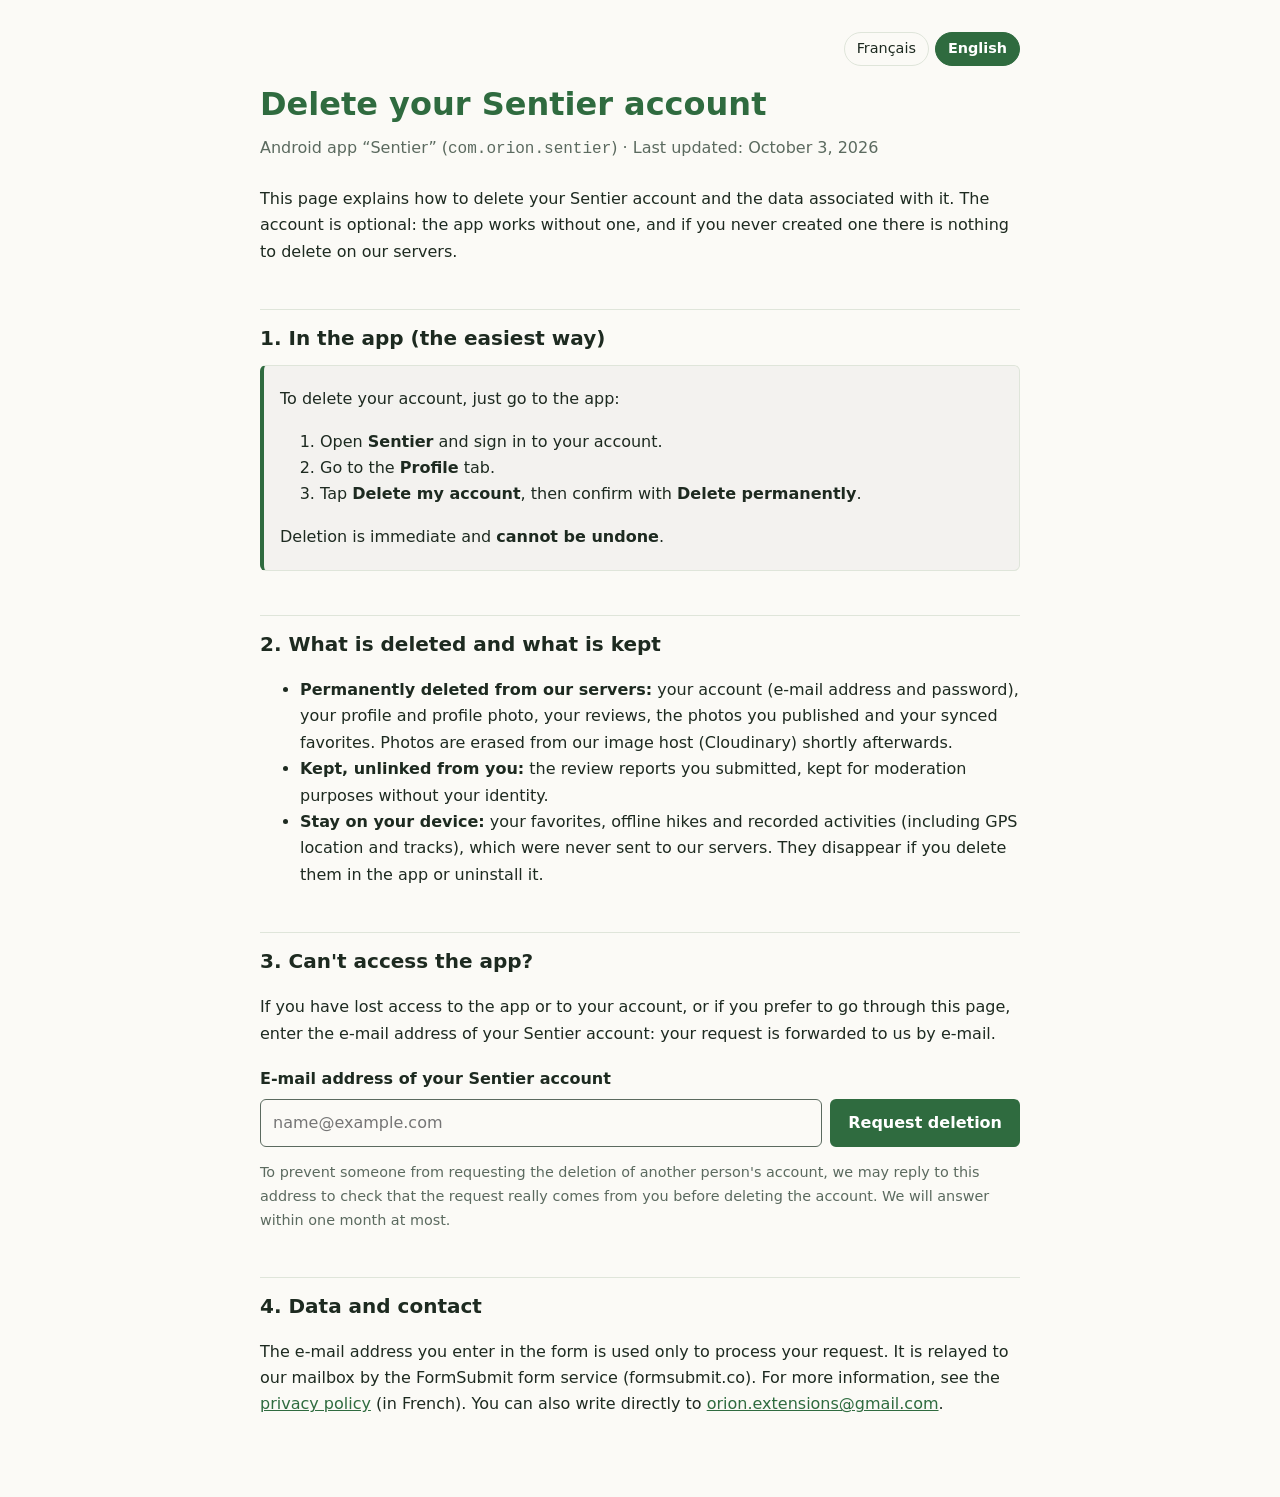
==== delete-account.html @ a2513e04 "Update" ====
<!doctype html>
<html lang="fr">
<head>
<meta charset="utf-8">
<meta name="viewport" content="width=device-width, initial-scale=1">
<title>Supprimer votre compte / Delete your account – Sentier</title>
<meta name="description" content="Comment supprimer votre compte Sentier et vos données. / How to delete your Sentier account and your data.">
<script>
  // Pick the language before first paint: ?lang= > saved choice > browser language.
  (function () {
    var lang = null;
    try { lang = new URLSearchParams(location.search).get('lang'); } catch (e) {}
    if (lang !== 'fr' && lang !== 'en') {
      try { lang = localStorage.getItem('sentier-lang'); } catch (e) {}
    }
    if (lang !== 'fr' && lang !== 'en') {
      lang = /^fr\b/i.test(navigator.language || '') ? 'fr' : 'en';
    }
    document.documentElement.lang = lang;
    document.documentElement.setAttribute('data-lang', lang);
  })();
</script>
<style>
  :root { --fg:#1d2a20; --bg:#fbfaf6; --accent:#2f6b3f; --accent-fg:#fff; --muted:#5b6a5f; --line:#dfe5da; --ok:#2f6b3f; --err:#b3261e; }
  @media (prefers-color-scheme: dark) { :root { --fg:#e6ece6; --bg:#141a16; --accent:#7fc58f; --accent-fg:#10261a; --muted:#9fb0a4; --line:#2b3730; --ok:#7fc58f; --err:#f2b8b5; } }
  body { margin:0; background:var(--bg); color:var(--fg); font:16px/1.65 system-ui,-apple-system,"Segoe UI",Roboto,sans-serif; }
  main { max-width:760px; margin:0 auto; padding:32px 16px 64px; }
  h1 { font-size:2rem; margin:0 0 4px; color:var(--accent); }
  h2 { font-size:1.25rem; margin:2.2em 0 .5em; padding-top:.6em; border-top:1px solid var(--line); }
  .meta { color:var(--muted); margin:0 0 1.5em; }
  a { color:var(--accent); }
  .callout { border:1px solid var(--line); border-left:4px solid var(--accent); border-radius:6px; padding:4px 16px; background:rgba(127,127,127,.06); }
  .note { color:var(--muted); font-size:.9rem; }

  /* Language switch: shown only when JavaScript is available (otherwise both languages are displayed). */
  html[data-lang="fr"] section[lang="en"], html[data-lang="en"] section[lang="fr"] { display:none; }
  html:not([data-lang]) section[lang="en"] { margin-top:4em; padding-top:2em; border-top:3px solid var(--line); }
  .lang-switch { display:none; justify-content:flex-end; gap:6px; margin:0 0 12px; }
  html[data-lang] .lang-switch { display:flex; }
  .lang-switch button { font:inherit; font-size:.9rem; padding:4px 12px; border:1px solid var(--line); border-radius:999px; background:transparent; color:var(--fg); cursor:pointer; }
  .lang-switch button[aria-pressed="true"] { background:var(--accent); border-color:var(--accent); color:var(--accent-fg); font-weight:600; }
  .lang-switch button:focus-visible, input:focus-visible, .submit:focus-visible { outline:3px solid var(--accent); outline-offset:2px; }

  /* Deletion request form */
  form { margin:1.2em 0 0; }
  label { display:block; font-weight:600; margin:0 0 6px; }
  .row { display:flex; gap:8px; flex-wrap:wrap; }
  input[type=email] { flex:1 1 260px; min-width:0; font:inherit; padding:10px 12px; border:1px solid var(--muted); border-radius:6px; background:var(--bg); color:var(--fg); }
  .submit { font:inherit; font-weight:600; padding:10px 18px; border:0; border-radius:6px; background:var(--accent); color:var(--accent-fg); cursor:pointer; }
  .submit:disabled { opacity:.6; cursor:progress; }
  .hp { position:absolute; left:-10000px; width:1px; height:1px; overflow:hidden; }
  .status p { margin:12px 0 0; font-weight:600; }
  .status .ok { color:var(--ok); }
  .status .err { color:var(--err); }
  .status .busy { color:var(--muted); font-weight:400; }
  [hidden] { display:none !important; }
</style>
</head>
<body>
<main>

<div class="lang-switch" role="group" aria-label="Langue / Language">
  <button type="button" data-set-lang="fr" aria-pressed="false">Français</button>
  <button type="button" data-set-lang="en" aria-pressed="false">English</button>
</div>

<!-- ============================== FRANÇAIS ============================== -->
<section lang="fr">
<h1>Supprimer votre compte Sentier</h1>
<p class="meta">Application Android « Sentier » (<code>com.orion.sentier</code>) · Dernière mise à jour : 3 octobre 2026</p>

<p>Cette page explique comment supprimer votre compte Sentier et les données associées. Le compte est facultatif : l'application fonctionne sans, et si vous n'en avez jamais créé, il n'y a rien à supprimer sur nos serveurs.</p>

<h2>1. Dans l'application (le plus simple)</h2>
<div class="callout">
<p>Pour supprimer votre compte, il suffit d'aller dans l'application :</p>
<ol>
  <li>Ouvrez <strong>Sentier</strong> et connectez-vous à votre compte.</li>
  <li>Allez dans l'onglet <strong>Profil</strong>.</li>
  <li>Appuyez sur <strong>Supprimer mon compte</strong>, puis confirmez avec <strong>Supprimer définitivement</strong>.</li>
</ol>
<p>La suppression est immédiate et <strong>irréversible</strong>.</p>
</div>

<h2>2. Ce qui est supprimé, ce qui est conservé</h2>
<ul>
  <li><strong>Supprimés définitivement de nos serveurs :</strong> votre compte (adresse e-mail et mot de passe), votre profil et votre photo de profil, vos avis, les photos que vous avez publiées et vos favoris synchronisés. Les photos sont effacées de notre hébergeur d'images (Cloudinary) peu après.</li>
  <li><strong>Conservés sans lien avec vous :</strong> les signalements d'avis que vous avez effectués, pour la modération, sans votre identité.</li>
  <li><strong>Restent sur votre appareil :</strong> vos favoris, randonnées téléchargées hors ligne et activités enregistrées (position et traces GPS comprises), qui n'ont jamais été envoyés à nos serveurs. Ils disparaissent si vous les supprimez dans l'application ou si vous la désinstallez.</li>
</ul>

<h2>3. Vous ne pouvez pas accéder à l'application ?</h2>
<p>Si vous avez perdu l'accès à l'application ou à votre compte, ou si vous préférez passer par ici, indiquez l'adresse e-mail de votre compte Sentier : votre demande nous est transmise par e-mail.</p>

<form class="deletion-form" action="https://formsubmit.co/orion.extensions@gmail.com" method="POST">
  <input type="hidden" name="_subject" value="Sentier – Demande de suppression de compte">
  <input type="hidden" name="_template" value="table">
  <input type="hidden" name="language" value="fr">
  <div class="hp" aria-hidden="true"><input type="text" name="_honey" tabindex="-1" autocomplete="off"></div>

  <label for="email-fr">Adresse e-mail de votre compte Sentier</label>
  <div class="row">
    <input id="email-fr" name="email" type="email" required autocomplete="email" inputmode="email" maxlength="254" placeholder="nom@exemple.fr">
    <button class="submit" type="submit">Demander la suppression</button>
  </div>
  <div class="status" role="status" aria-live="polite">
    <p class="busy" hidden>Envoi en cours…</p>
    <p class="ok" hidden>Merci, votre demande a bien été envoyée. Nous vous répondrons à cette adresse sous un mois au plus.</p>
    <p class="err" hidden>L'envoi a échoué. Réessayez, ou écrivez directement à <a href="mailto:orion.extensions@gmail.com?subject=Suppression%20de%20compte%20Sentier">orion.extensions@gmail.com</a>.</p>
  </div>
</form>
<p class="note">Pour éviter qu'une personne demande la suppression du compte d'autrui, nous pouvons vous répondre à cette adresse pour vérifier que la demande vient bien de vous avant de supprimer le compte. Réponse sous un mois au plus.</p>

<h2>4. Données et contact</h2>
<p>L'adresse e-mail saisie dans le formulaire sert uniquement à traiter votre demande. Elle est acheminée par le service de formulaire FormSubmit (formsubmit.co) jusqu'à notre boîte e-mail. Pour plus d'informations, consultez la <a href="privacy.html">politique de confidentialité</a>. Vous pouvez aussi écrire directement à <a href="mailto:orion.extensions@gmail.com">orion.extensions@gmail.com</a>.</p>
</section>

<!-- ============================== ENGLISH ============================== -->
<section lang="en">
<h1>Delete your Sentier account</h1>
<p class="meta">Android app “Sentier” (<code>com.orion.sentier</code>) · Last updated: October 3, 2026</p>

<p>This page explains how to delete your Sentier account and the data associated with it. The account is optional: the app works without one, and if you never created one there is nothing to delete on our servers.</p>

<h2>1. In the app (the easiest way)</h2>
<div class="callout">
<p>To delete your account, just go to the app:</p>
<ol>
  <li>Open <strong>Sentier</strong> and sign in to your account.</li>
  <li>Go to the <strong>Profile</strong> tab.</li>
  <li>Tap <strong>Delete my account</strong>, then confirm with <strong>Delete permanently</strong>.</li>
</ol>
<p>Deletion is immediate and <strong>cannot be undone</strong>.</p>
</div>

<h2>2. What is deleted and what is kept</h2>
<ul>
  <li><strong>Permanently deleted from our servers:</strong> your account (e-mail address and password), your profile and profile photo, your reviews, the photos you published and your synced favorites. Photos are erased from our image host (Cloudinary) shortly afterwards.</li>
  <li><strong>Kept, unlinked from you:</strong> the review reports you submitted, kept for moderation purposes without your identity.</li>
  <li><strong>Stay on your device:</strong> your favorites, offline hikes and recorded activities (including GPS location and tracks), which were never sent to our servers. They disappear if you delete them in the app or uninstall it.</li>
</ul>

<h2>3. Can't access the app?</h2>
<p>If you have lost access to the app or to your account, or if you prefer to go through this page, enter the e-mail address of your Sentier account: your request is forwarded to us by e-mail.</p>

<form class="deletion-form" action="https://formsubmit.co/orion.extensions@gmail.com" method="POST">
  <input type="hidden" name="_subject" value="Sentier – Account deletion request">
  <input type="hidden" name="_template" value="table">
  <input type="hidden" name="language" value="en">
  <div class="hp" aria-hidden="true"><input type="text" name="_honey" tabindex="-1" autocomplete="off"></div>

  <label for="email-en">E-mail address of your Sentier account</label>
  <div class="row">
    <input id="email-en" name="email" type="email" required autocomplete="email" inputmode="email" maxlength="254" placeholder="name@example.com">
    <button class="submit" type="submit">Request deletion</button>
  </div>
  <div class="status" role="status" aria-live="polite">
    <p class="busy" hidden>Sending…</p>
    <p class="ok" hidden>Thank you, your request has been sent. We will reply to this address within one month at most.</p>
    <p class="err" hidden>Sending failed. Please try again, or write directly to <a href="mailto:orion.extensions@gmail.com?subject=Sentier%20account%20deletion">orion.extensions@gmail.com</a>.</p>
  </div>
</form>
<p class="note">To prevent someone from requesting the deletion of another person's account, we may reply to this address to check that the request really comes from you before deleting the account. We will answer within one month at most.</p>

<h2>4. Data and contact</h2>
<p>The e-mail address you enter in the form is used only to process your request. It is relayed to our mailbox by the FormSubmit form service (formsubmit.co). For more information, see the <a href="privacy.html">privacy policy</a> (in French). You can also write directly to <a href="mailto:orion.extensions@gmail.com">orion.extensions@gmail.com</a>.</p>
</section>

</main>

<script>
(function () {
  var root = document.documentElement;
  var TITLES = {
    fr: 'Supprimer votre compte – Sentier',
    en: 'Delete your account – Sentier'
  };

  function setLang(lang) {
    root.lang = lang;
    root.setAttribute('data-lang', lang);
    document.title = TITLES[lang];
    document.querySelectorAll('[data-set-lang]').forEach(function (b) {
      b.setAttribute('aria-pressed', String(b.getAttribute('data-set-lang') === lang));
    });
  }

  document.querySelectorAll('[data-set-lang]').forEach(function (b) {
    b.addEventListener('click', function () {
      var lang = b.getAttribute('data-set-lang');
      setLang(lang);
      try { localStorage.setItem('sentier-lang', lang); } catch (e) {}
    });
  });
  setLang(root.getAttribute('data-lang'));

  // Send each request in the background so the visitor stays on this page. Without JavaScript the
  // form posts directly to FormSubmit, which shows its own confirmation page.
  document.querySelectorAll('form.deletion-form').forEach(function (form) {
    var button = form.querySelector('.submit');
    var states = {
      busy: form.querySelector('.status .busy'),
      ok: form.querySelector('.status .ok'),
      err: form.querySelector('.status .err')
    };

    function show(state) {
      Object.keys(states).forEach(function (k) { states[k].hidden = (k !== state); });
    }

    form.addEventListener('submit', function (event) {
      event.preventDefault();
      if (!form.reportValidity()) return;

      button.disabled = true;
      show('busy');

      fetch(form.action.replace('formsubmit.co/', 'formsubmit.co/ajax/'), {
        method: 'POST',
        headers: { 'Content-Type': 'application/json', 'Accept': 'application/json' },
        body: JSON.stringify(Object.fromEntries(new FormData(form)))
      })
        .then(function (response) {
          return response.json().then(function (data) { return { ok: response.ok, data: data }; });
        })
        .then(function (result) {
          // FormSubmit answers { "success": "true" } (a string) on success.
          if (result.ok && String(result.data.success) === 'true') {
            form.reset();
            show('ok');
          } else {
            show('err');
          }
        })
        .catch(function () { show('err'); })
        .then(function () { button.disabled = false; });
    });
  });
})();
</script>
</body>
</html>
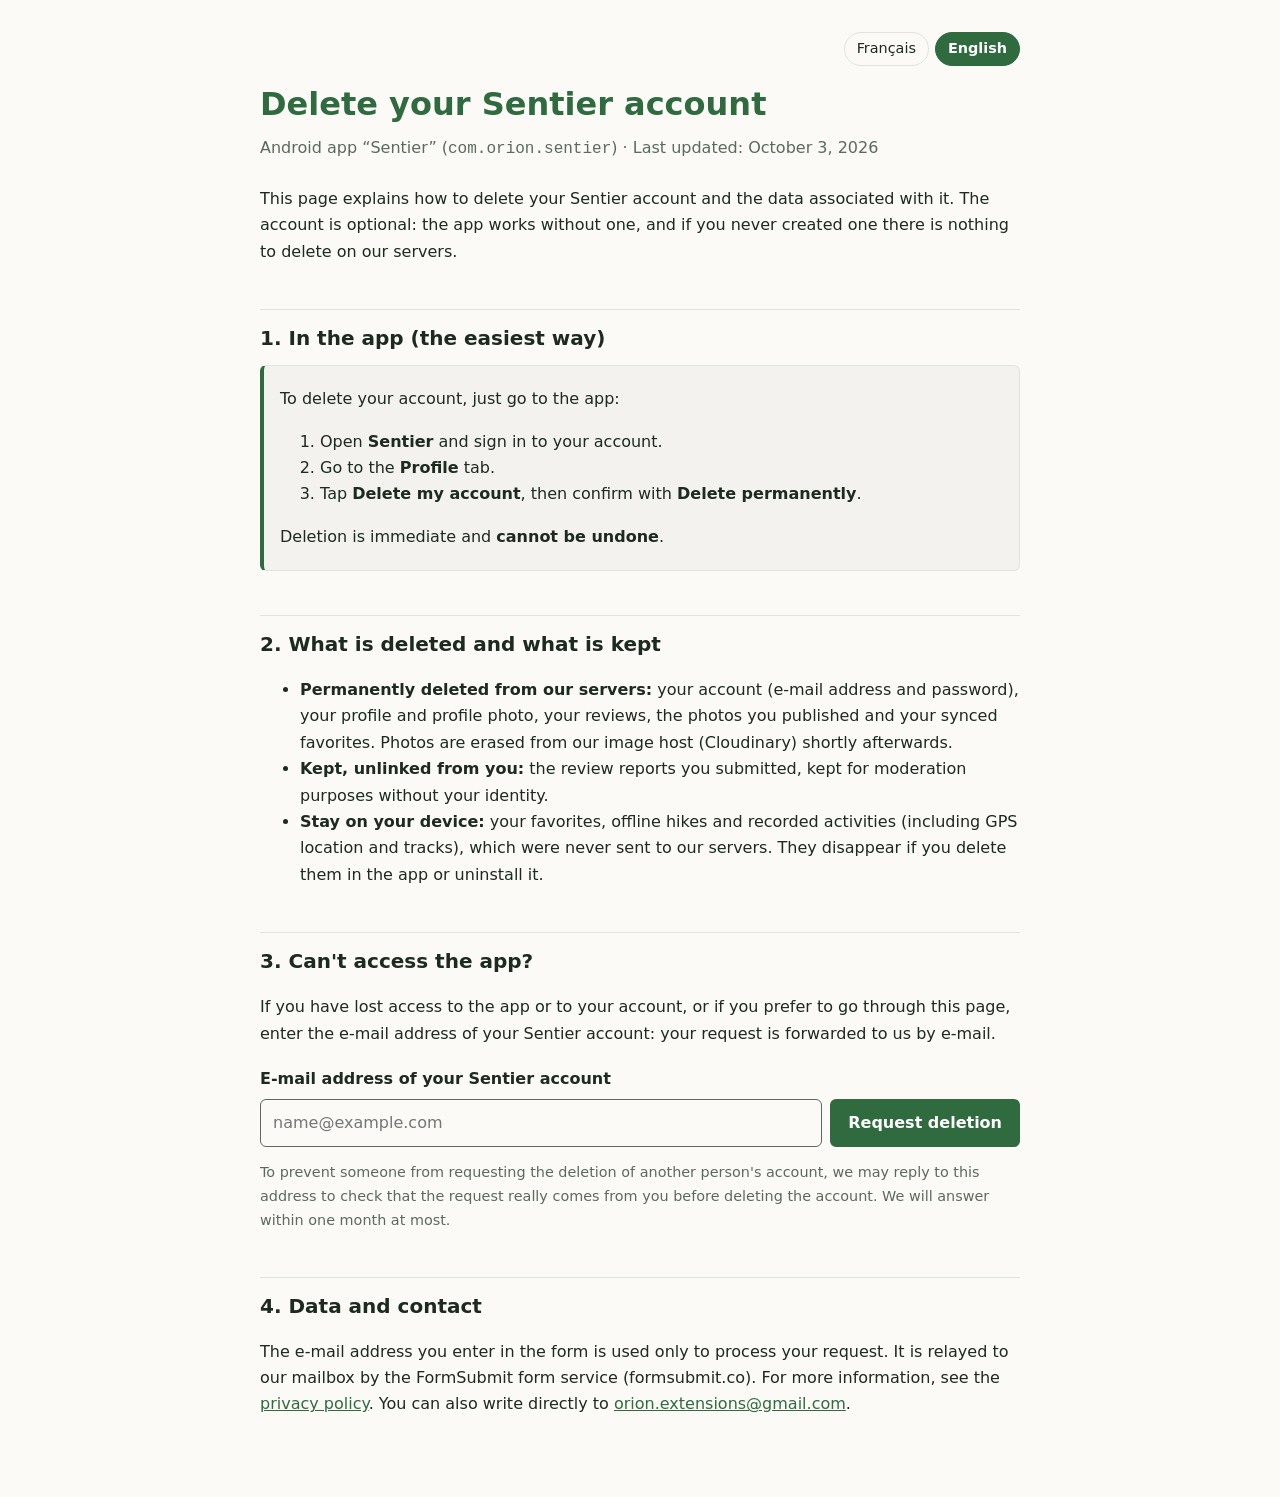
==== commit 4ef353c5: "Add lang" ====
--- a/delete-account.html
+++ b/delete-account.html
@@ -1,45 +1,14 @@
 <!doctype html>
-<html lang="fr">
+<html lang="fr" data-title-fr="Supprimer votre compte – Sentier" data-title-en="Delete your account – Sentier">
 <head>
 <meta charset="utf-8">
 <meta name="viewport" content="width=device-width, initial-scale=1">
 <title>Supprimer votre compte / Delete your account – Sentier</title>
 <meta name="description" content="Comment supprimer votre compte Sentier et vos données. / How to delete your Sentier account and your data.">
-<script>
-  // Pick the language before first paint: ?lang= > saved choice > browser language.
-  (function () {
-    var lang = null;
-    try { lang = new URLSearchParams(location.search).get('lang'); } catch (e) {}
-    if (lang !== 'fr' && lang !== 'en') {
-      try { lang = localStorage.getItem('sentier-lang'); } catch (e) {}
-    }
-    if (lang !== 'fr' && lang !== 'en') {
-      lang = /^fr\b/i.test(navigator.language || '') ? 'fr' : 'en';
-    }
-    document.documentElement.lang = lang;
-    document.documentElement.setAttribute('data-lang', lang);
-  })();
-</script>
+<script src="lang.js"></script>
+<link rel="stylesheet" href="style.css">
 <style>
-  :root { --fg:#1d2a20; --bg:#fbfaf6; --accent:#2f6b3f; --accent-fg:#fff; --muted:#5b6a5f; --line:#dfe5da; --ok:#2f6b3f; --err:#b3261e; }
-  @media (prefers-color-scheme: dark) { :root { --fg:#e6ece6; --bg:#141a16; --accent:#7fc58f; --accent-fg:#10261a; --muted:#9fb0a4; --line:#2b3730; --ok:#7fc58f; --err:#f2b8b5; } }
-  body { margin:0; background:var(--bg); color:var(--fg); font:16px/1.65 system-ui,-apple-system,"Segoe UI",Roboto,sans-serif; }
-  main { max-width:760px; margin:0 auto; padding:32px 16px 64px; }
-  h1 { font-size:2rem; margin:0 0 4px; color:var(--accent); }
-  h2 { font-size:1.25rem; margin:2.2em 0 .5em; padding-top:.6em; border-top:1px solid var(--line); }
-  .meta { color:var(--muted); margin:0 0 1.5em; }
-  a { color:var(--accent); }
   .callout { border:1px solid var(--line); border-left:4px solid var(--accent); border-radius:6px; padding:4px 16px; background:rgba(127,127,127,.06); }
-  .note { color:var(--muted); font-size:.9rem; }
-
-  /* Language switch: shown only when JavaScript is available (otherwise both languages are displayed). */
-  html[data-lang="fr"] section[lang="en"], html[data-lang="en"] section[lang="fr"] { display:none; }
-  html:not([data-lang]) section[lang="en"] { margin-top:4em; padding-top:2em; border-top:3px solid var(--line); }
-  .lang-switch { display:none; justify-content:flex-end; gap:6px; margin:0 0 12px; }
-  html[data-lang] .lang-switch { display:flex; }
-  .lang-switch button { font:inherit; font-size:.9rem; padding:4px 12px; border:1px solid var(--line); border-radius:999px; background:transparent; color:var(--fg); cursor:pointer; }
-  .lang-switch button[aria-pressed="true"] { background:var(--accent); border-color:var(--accent); color:var(--accent-fg); font-weight:600; }
-  .lang-switch button:focus-visible, input:focus-visible, .submit:focus-visible { outline:3px solid var(--accent); outline-offset:2px; }
 
   /* Deletion request form */
   form { margin:1.2em 0 0; }
@@ -48,12 +17,12 @@
   input[type=email] { flex:1 1 260px; min-width:0; font:inherit; padding:10px 12px; border:1px solid var(--muted); border-radius:6px; background:var(--bg); color:var(--fg); }
   .submit { font:inherit; font-weight:600; padding:10px 18px; border:0; border-radius:6px; background:var(--accent); color:var(--accent-fg); cursor:pointer; }
   .submit:disabled { opacity:.6; cursor:progress; }
+  input:focus-visible, .submit:focus-visible { outline:3px solid var(--accent); outline-offset:2px; }
   .hp { position:absolute; left:-10000px; width:1px; height:1px; overflow:hidden; }
   .status p { margin:12px 0 0; font-weight:600; }
   .status .ok { color:var(--ok); }
   .status .err { color:var(--err); }
   .status .busy { color:var(--muted); font-weight:400; }
-  [hidden] { display:none !important; }
 </style>
 </head>
 <body>
@@ -112,7 +81,7 @@
 <p class="note">Pour éviter qu'une personne demande la suppression du compte d'autrui, nous pouvons vous répondre à cette adresse pour vérifier que la demande vient bien de vous avant de supprimer le compte. Réponse sous un mois au plus.</p>
 
 <h2>4. Données et contact</h2>
-<p>L'adresse e-mail saisie dans le formulaire sert uniquement à traiter votre demande. Elle est acheminée par le service de formulaire FormSubmit (formsubmit.co) jusqu'à notre boîte e-mail. Pour plus d'informations, consultez la <a href="privacy.html">politique de confidentialité</a>. Vous pouvez aussi écrire directement à <a href="mailto:orion.extensions@gmail.com">orion.extensions@gmail.com</a>.</p>
+<p>L'adresse e-mail saisie dans le formulaire sert uniquement à traiter votre demande. Elle est acheminée par le service de formulaire FormSubmit (formsubmit.co) jusqu'à notre boîte e-mail. Pour plus d'informations, consultez la <a href="privacy.html" data-page="privacy.html">politique de confidentialité</a>. Vous pouvez aussi écrire directement à <a href="mailto:orion.extensions@gmail.com">orion.extensions@gmail.com</a>.</p>
 </section>
 
 <!-- ============================== ENGLISH ============================== -->
@@ -163,37 +132,13 @@
 <p class="note">To prevent someone from requesting the deletion of another person's account, we may reply to this address to check that the request really comes from you before deleting the account. We will answer within one month at most.</p>
 
 <h2>4. Data and contact</h2>
-<p>The e-mail address you enter in the form is used only to process your request. It is relayed to our mailbox by the FormSubmit form service (formsubmit.co). For more information, see the <a href="privacy.html">privacy policy</a> (in French). You can also write directly to <a href="mailto:orion.extensions@gmail.com">orion.extensions@gmail.com</a>.</p>
+<p>The e-mail address you enter in the form is used only to process your request. It is relayed to our mailbox by the FormSubmit form service (formsubmit.co). For more information, see the <a href="privacy.html" data-page="privacy.html">privacy policy</a>. You can also write directly to <a href="mailto:orion.extensions@gmail.com">orion.extensions@gmail.com</a>.</p>
 </section>
 
 </main>
 
 <script>
 (function () {
-  var root = document.documentElement;
-  var TITLES = {
-    fr: 'Supprimer votre compte – Sentier',
-    en: 'Delete your account – Sentier'
-  };
-
-  function setLang(lang) {
-    root.lang = lang;
-    root.setAttribute('data-lang', lang);
-    document.title = TITLES[lang];
-    document.querySelectorAll('[data-set-lang]').forEach(function (b) {
-      b.setAttribute('aria-pressed', String(b.getAttribute('data-set-lang') === lang));
-    });
-  }
-
-  document.querySelectorAll('[data-set-lang]').forEach(function (b) {
-    b.addEventListener('click', function () {
-      var lang = b.getAttribute('data-set-lang');
-      setLang(lang);
-      try { localStorage.setItem('sentier-lang', lang); } catch (e) {}
-    });
-  });
-  setLang(root.getAttribute('data-lang'));
-
   // Send each request in the background so the visitor stays on this page. Without JavaScript the
   // form posts directly to FormSubmit, which shows its own confirmation page.
   document.querySelectorAll('form.deletion-form').forEach(function (form) {
@@ -229,10 +174,11 @@
             form.reset();
             show('ok');
           } else {
+            console.error('FormSubmit refused the request:', result.data);
             show('err');
           }
         })
-        .catch(function () { show('err'); })
+        .catch(function (error) { console.error('FormSubmit request failed:', error); show('err'); })
         .then(function () { button.disabled = false; });
     });
   });
--- a/style.css
+++ b/style.css
@@ -0,0 +1,24 @@
+/* Shared by every page of the site. */
+:root { --fg:#1d2a20; --bg:#fbfaf6; --accent:#2f6b3f; --accent-fg:#fff; --muted:#5b6a5f; --line:#dfe5da; --ok:#2f6b3f; --err:#b3261e; }
+@media (prefers-color-scheme: dark) { :root { --fg:#e6ece6; --bg:#141a16; --accent:#7fc58f; --accent-fg:#10261a; --muted:#9fb0a4; --line:#2b3730; --ok:#7fc58f; --err:#f2b8b5; } }
+body { margin:0; background:var(--bg); color:var(--fg); font:16px/1.65 system-ui,-apple-system,"Segoe UI",Roboto,sans-serif; }
+main { max-width:760px; margin:0 auto; padding:32px 16px 64px; }
+h1 { font-size:2rem; margin:0 0 4px; color:var(--accent); }
+h2 { font-size:1.25rem; margin:2.2em 0 .5em; padding-top:.6em; border-top:1px solid var(--line); }
+.meta { color:var(--muted); margin:0 0 1.5em; }
+.note { color:var(--muted); font-size:.9rem; }
+table { border-collapse:collapse; width:100%; font-size:.95rem; display:block; overflow-x:auto; }
+th, td { text-align:left; vertical-align:top; padding:8px 10px; border:1px solid var(--line); }
+th { background:rgba(127,127,127,.1); }
+a { color:var(--accent); }
+[hidden] { display:none !important; }
+
+/* Language switch (see lang.js). Each page holds one <section lang="fr"> and one <section lang="en">.
+   Without JavaScript the switch is hidden and both sections are shown, French first. */
+html[data-lang="fr"] section[lang="en"], html[data-lang="en"] section[lang="fr"] { display:none; }
+html:not([data-lang]) section[lang="en"] { margin-top:4em; padding-top:2em; border-top:3px solid var(--line); }
+.lang-switch { display:none; justify-content:flex-end; gap:6px; margin:0 0 12px; }
+html[data-lang] .lang-switch { display:flex; }
+.lang-switch button { font:inherit; font-size:.9rem; padding:4px 12px; border:1px solid var(--line); border-radius:999px; background:transparent; color:var(--fg); cursor:pointer; }
+.lang-switch button[aria-pressed="true"] { background:var(--accent); border-color:var(--accent); color:var(--accent-fg); font-weight:600; }
+.lang-switch button:focus-visible { outline:3px solid var(--accent); outline-offset:2px; }
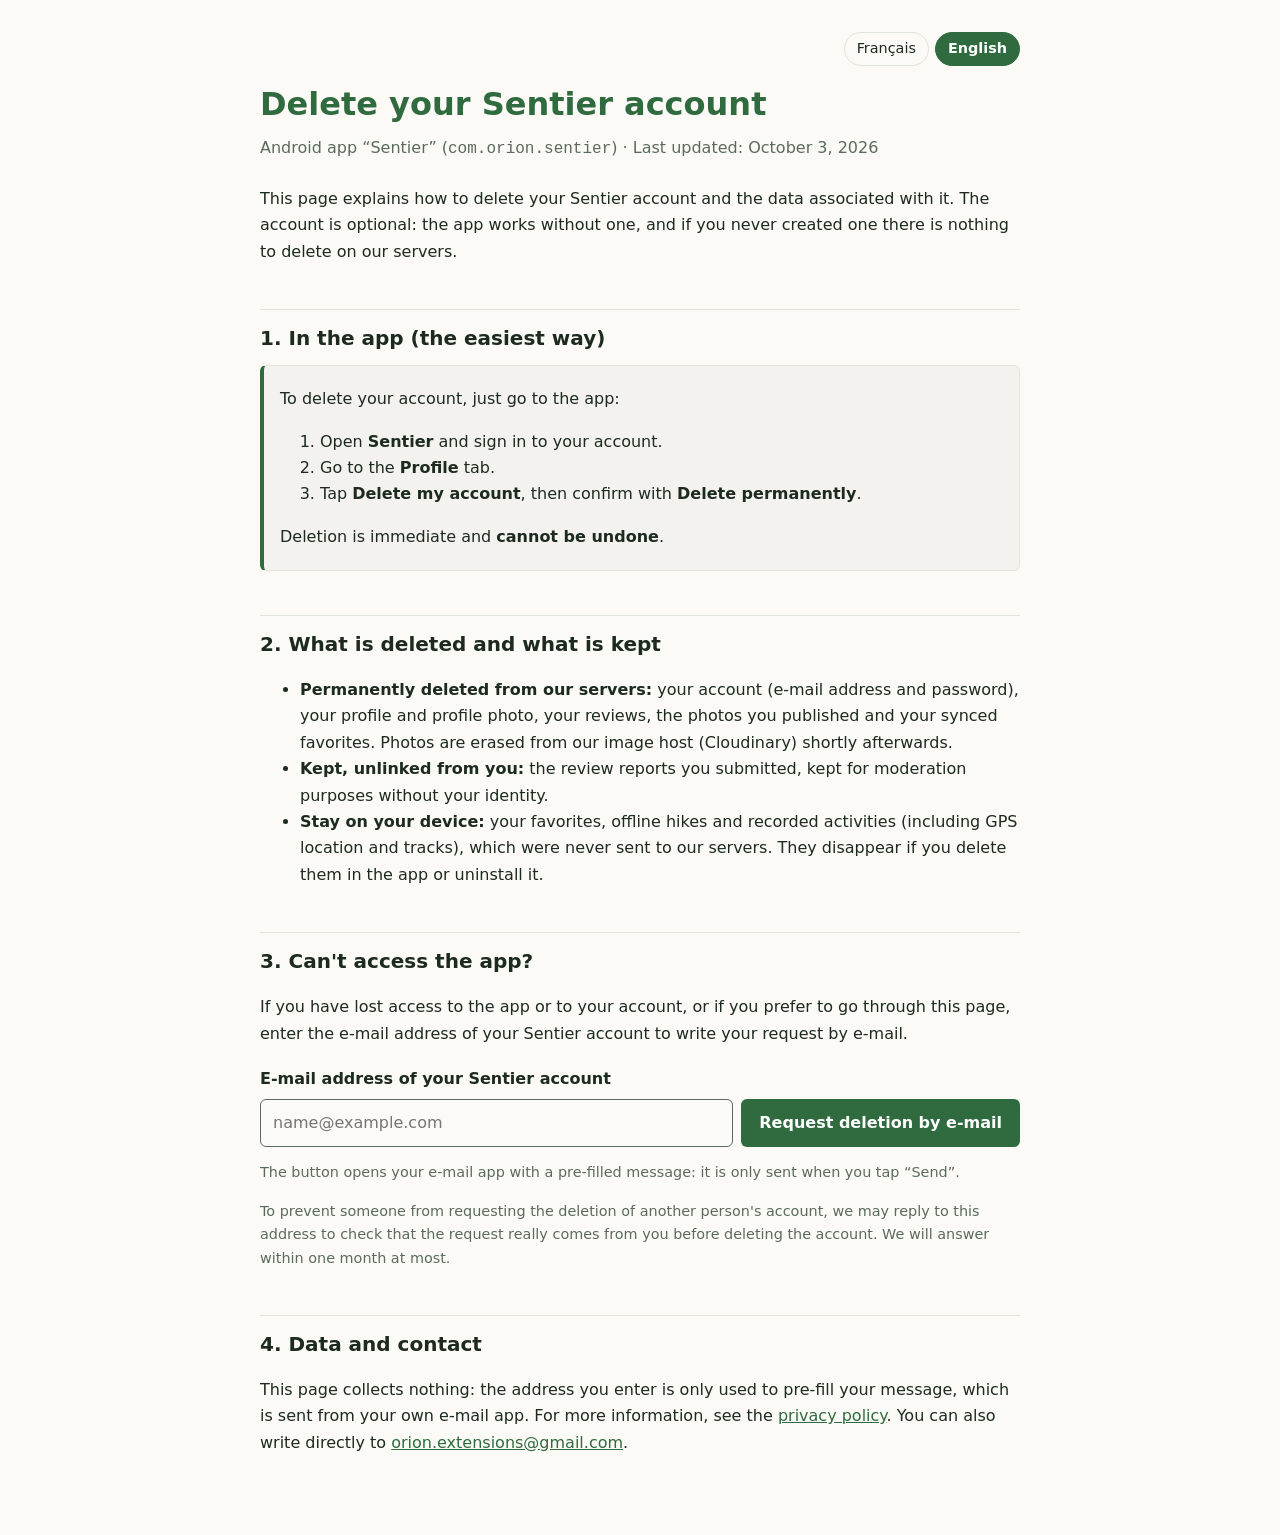
==== commit 1cdf18ac: "Upp addr" ====
--- a/delete-account.html
+++ b/delete-account.html
@@ -18,11 +18,6 @@
   .submit { font:inherit; font-weight:600; padding:10px 18px; border:0; border-radius:6px; background:var(--accent); color:var(--accent-fg); cursor:pointer; }
   .submit:disabled { opacity:.6; cursor:progress; }
   input:focus-visible, .submit:focus-visible { outline:3px solid var(--accent); outline-offset:2px; }
-  .hp { position:absolute; left:-10000px; width:1px; height:1px; overflow:hidden; }
-  .status p { margin:12px 0 0; font-weight:600; }
-  .status .ok { color:var(--ok); }
-  .status .err { color:var(--err); }
-  .status .busy { color:var(--muted); font-weight:400; }
 </style>
 </head>
 <body>
@@ -59,29 +54,25 @@
 </ul>
 
 <h2>3. Vous ne pouvez pas accéder à l'application ?</h2>
-<p>Si vous avez perdu l'accès à l'application ou à votre compte, ou si vous préférez passer par ici, indiquez l'adresse e-mail de votre compte Sentier : votre demande nous est transmise par e-mail.</p>
+<p>Si vous avez perdu l'accès à l'application ou à votre compte, ou si vous préférez passer par ici, indiquez l'adresse e-mail de votre compte Sentier pour rédiger votre demande par e-mail.</p>
 
-<form class="deletion-form" action="https://formsubmit.co/orion.extensions@gmail.com" method="POST">
-  <input type="hidden" name="_subject" value="Sentier – Demande de suppression de compte">
-  <input type="hidden" name="_template" value="table">
-  <input type="hidden" name="language" value="fr">
-  <div class="hp" aria-hidden="true"><input type="text" name="_honey" tabindex="-1" autocomplete="off"></div>
+<form class="deletion-form" data-lang-form="fr" data-to="orion.extensions@gmail.com" data-subject="Sentier – Demande de suppression de compte" data-body="Bonjour,
 
+Je demande la suppression de mon compte Sentier et des données associées.
+Adresse e-mail du compte : {email}
+
+Merci.">
   <label for="email-fr">Adresse e-mail de votre compte Sentier</label>
   <div class="row">
     <input id="email-fr" name="email" type="email" required autocomplete="email" inputmode="email" maxlength="254" placeholder="nom@exemple.fr">
-    <button class="submit" type="submit">Demander la suppression</button>
+    <button class="submit" type="submit">Demander la suppression par e-mail</button>
   </div>
-  <div class="status" role="status" aria-live="polite">
-    <p class="busy" hidden>Envoi en cours…</p>
-    <p class="ok" hidden>Merci, votre demande a bien été envoyée. Nous vous répondrons à cette adresse sous un mois au plus.</p>
-    <p class="err" hidden>L'envoi a échoué. Réessayez, ou écrivez directement à <a href="mailto:orion.extensions@gmail.com?subject=Suppression%20de%20compte%20Sentier">orion.extensions@gmail.com</a>.</p>
-  </div>
+  <p class="note">Le bouton ouvre votre application de messagerie avec un message prérempli : il ne sera envoyé que lorsque vous appuierez sur « Envoyer ».</p>
 </form>
 <p class="note">Pour éviter qu'une personne demande la suppression du compte d'autrui, nous pouvons vous répondre à cette adresse pour vérifier que la demande vient bien de vous avant de supprimer le compte. Réponse sous un mois au plus.</p>
 
 <h2>4. Données et contact</h2>
-<p>L'adresse e-mail saisie dans le formulaire sert uniquement à traiter votre demande. Elle est acheminée par le service de formulaire FormSubmit (formsubmit.co) jusqu'à notre boîte e-mail. Pour plus d'informations, consultez la <a href="privacy.html" data-page="privacy.html">politique de confidentialité</a>. Vous pouvez aussi écrire directement à <a href="mailto:orion.extensions@gmail.com">orion.extensions@gmail.com</a>.</p>
+<p>Cette page ne collecte rien : l'adresse saisie sert uniquement à préremplir votre message, qui part de votre propre messagerie. Pour plus d'informations, consultez la <a href="privacy.html" data-page="privacy.html">politique de confidentialité</a>. Vous pouvez aussi écrire directement à <a href="mailto:orion.extensions@gmail.com">orion.extensions@gmail.com</a>.</p>
 </section>
 
 <!-- ============================== ENGLISH ============================== -->
@@ -110,76 +101,41 @@
 </ul>
 
 <h2>3. Can't access the app?</h2>
-<p>If you have lost access to the app or to your account, or if you prefer to go through this page, enter the e-mail address of your Sentier account: your request is forwarded to us by e-mail.</p>
+<p>If you have lost access to the app or to your account, or if you prefer to go through this page, enter the e-mail address of your Sentier account to write your request by e-mail.</p>
 
-<form class="deletion-form" action="https://formsubmit.co/orion.extensions@gmail.com" method="POST">
-  <input type="hidden" name="_subject" value="Sentier – Account deletion request">
-  <input type="hidden" name="_template" value="table">
-  <input type="hidden" name="language" value="en">
-  <div class="hp" aria-hidden="true"><input type="text" name="_honey" tabindex="-1" autocomplete="off"></div>
+<form class="deletion-form" data-lang-form="en" data-to="orion.extensions@gmail.com" data-subject="Sentier – Account deletion request" data-body="Hello,
 
+I request the deletion of my Sentier account and associated data.
+Account e-mail address: {email}
+
+Thank you.">
   <label for="email-en">E-mail address of your Sentier account</label>
   <div class="row">
     <input id="email-en" name="email" type="email" required autocomplete="email" inputmode="email" maxlength="254" placeholder="name@example.com">
-    <button class="submit" type="submit">Request deletion</button>
+    <button class="submit" type="submit">Request deletion by e-mail</button>
   </div>
-  <div class="status" role="status" aria-live="polite">
-    <p class="busy" hidden>Sending…</p>
-    <p class="ok" hidden>Thank you, your request has been sent. We will reply to this address within one month at most.</p>
-    <p class="err" hidden>Sending failed. Please try again, or write directly to <a href="mailto:orion.extensions@gmail.com?subject=Sentier%20account%20deletion">orion.extensions@gmail.com</a>.</p>
-  </div>
+  <p class="note">The button opens your e-mail app with a pre-filled message: it is only sent when you tap “Send”.</p>
 </form>
 <p class="note">To prevent someone from requesting the deletion of another person's account, we may reply to this address to check that the request really comes from you before deleting the account. We will answer within one month at most.</p>
 
 <h2>4. Data and contact</h2>
-<p>The e-mail address you enter in the form is used only to process your request. It is relayed to our mailbox by the FormSubmit form service (formsubmit.co). For more information, see the <a href="privacy.html" data-page="privacy.html">privacy policy</a>. You can also write directly to <a href="mailto:orion.extensions@gmail.com">orion.extensions@gmail.com</a>.</p>
+<p>This page collects nothing: the address you enter is only used to pre-fill your message, which is sent from your own e-mail app. For more information, see the <a href="privacy.html" data-page="privacy.html">privacy policy</a>. You can also write directly to <a href="mailto:orion.extensions@gmail.com">orion.extensions@gmail.com</a>.</p>
 </section>
 
 </main>
 
 <script>
 (function () {
-  // Send each request in the background so the visitor stays on this page. Without JavaScript the
-  // form posts directly to FormSubmit, which shows its own confirmation page.
+  // Open the visitor's e-mail app with a pre-filled message; nothing is sent by this page.
   document.querySelectorAll('form.deletion-form').forEach(function (form) {
-    var button = form.querySelector('.submit');
-    var states = {
-      busy: form.querySelector('.status .busy'),
-      ok: form.querySelector('.status .ok'),
-      err: form.querySelector('.status .err')
-    };
-
-    function show(state) {
-      Object.keys(states).forEach(function (k) { states[k].hidden = (k !== state); });
-    }
-
     form.addEventListener('submit', function (event) {
       event.preventDefault();
       if (!form.reportValidity()) return;
-
-      button.disabled = true;
-      show('busy');
-
-      fetch(form.action.replace('formsubmit.co/', 'formsubmit.co/ajax/'), {
-        method: 'POST',
-        headers: { 'Content-Type': 'application/json', 'Accept': 'application/json' },
-        body: JSON.stringify(Object.fromEntries(new FormData(form)))
-      })
-        .then(function (response) {
-          return response.json().then(function (data) { return { ok: response.ok, data: data }; });
-        })
-        .then(function (result) {
-          // FormSubmit answers { "success": "true" } (a string) on success.
-          if (result.ok && String(result.data.success) === 'true') {
-            form.reset();
-            show('ok');
-          } else {
-            console.error('FormSubmit refused the request:', result.data);
-            show('err');
-          }
-        })
-        .catch(function (error) { console.error('FormSubmit request failed:', error); show('err'); })
-        .then(function () { button.disabled = false; });
+      var email = form.elements.email.value.trim();
+      var body = form.getAttribute('data-body').replace('{email}', email);
+      location.href = 'mailto:' + form.getAttribute('data-to') +
+        '?subject=' + encodeURIComponent(form.getAttribute('data-subject')) +
+        '&body=' + encodeURIComponent(body);
     });
   });
 })();
